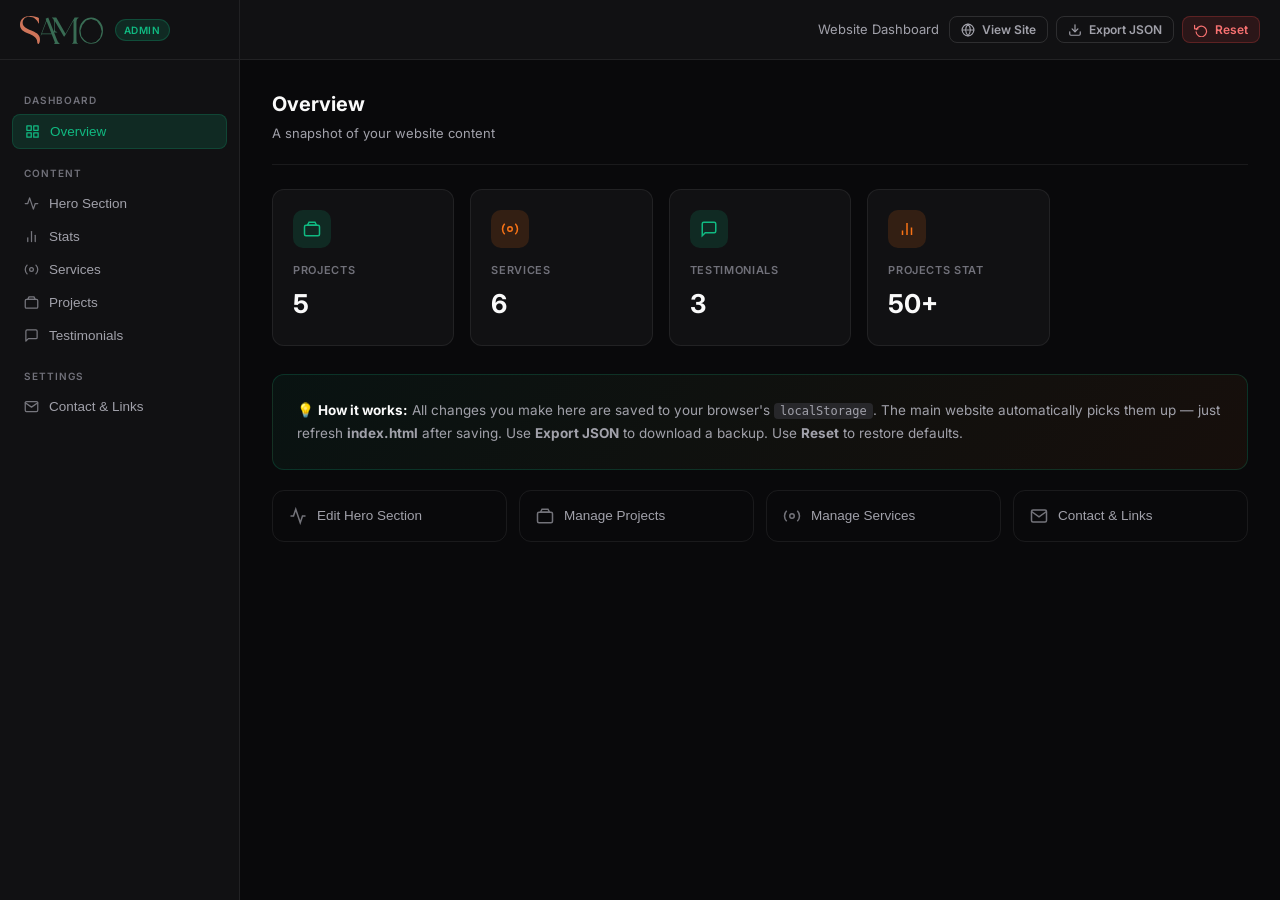
==== admin.html @ cd33cc02 "feat: implement admin dashboard and update UI components with glassmorphism effects, enhanced card i" ====
<!DOCTYPE html>
<html lang="en" dir="ltr">

<head>
  <meta charset="UTF-8">
  <meta name="viewport" content="width=device-width, initial-scale=1.0">
  <title>SAMO Admin Dashboard</title>
  <meta name="robots" content="noindex, nofollow">
  <link rel="preconnect" href="https://fonts.googleapis.com">
  <link rel="preconnect" href="https://fonts.gstatic.com" crossorigin>
  <link href="https://fonts.googleapis.com/css2?family=Inter:ital,opsz,wght@0,14..32,100..900&display=swap" rel="stylesheet">
  <link rel="stylesheet" href="css/admin.css">
</head>

<body>
  <div class="admin-shell">

    <!-- ── Top Header ─────────────────────────────────────────────────── -->
    <header class="admin-header">
      <div class="header-brand">
        <button id="menuToggle" aria-label="Toggle menu">
          <svg viewBox="0 0 24 24" fill="none" stroke="currentColor" stroke-width="2" stroke-linecap="round"><line x1="3" y1="6" x2="21" y2="6"/><line x1="3" y1="12" x2="21" y2="12"/><line x1="3" y1="18" x2="21" y2="18"/></svg>
        </button>
        <img src="assets/Group 310.svg" alt="SAMO" class="header-logo">
        <span class="header-badge">Admin</span>
      </div>
      <div class="header-right">
        <span class="header-title">Website Dashboard</span>
        <div class="header-actions">
          <button id="btnViewSite" class="btn btn-ghost btn-sm">
            <svg viewBox="0 0 24 24" fill="none" stroke="currentColor" stroke-width="2" stroke-linecap="round" stroke-linejoin="round"><circle cx="12" cy="12" r="10"/><line x1="2" y1="12" x2="22" y2="12"/><path d="M12 2a15.3 15.3 0 0 1 4 10 15.3 15.3 0 0 1-4 10 15.3 15.3 0 0 1-4-10 15.3 15.3 0 0 1 4-10z"/></svg>
            View Site
          </button>
          <button id="btnExport" class="btn btn-ghost btn-sm">
            <svg viewBox="0 0 24 24" fill="none" stroke="currentColor" stroke-width="2" stroke-linecap="round" stroke-linejoin="round"><path d="M21 15v4a2 2 0 0 1-2 2H5a2 2 0 0 1-2-2v-4"/><polyline points="7 10 12 15 17 10"/><line x1="12" y1="15" x2="12" y2="3"/></svg>
            Export JSON
          </button>
          <button id="btnReset" class="btn btn-danger btn-sm">
            <svg viewBox="0 0 24 24" fill="none" stroke="currentColor" stroke-width="2" stroke-linecap="round" stroke-linejoin="round"><polyline points="1 4 1 10 7 10"/><path d="M3.51 15a9 9 0 1 0 .49-3.5"/></svg>
            Reset
          </button>
        </div>
      </div>
    </header>

    <!-- ── Sidebar ────────────────────────────────────────────────────── -->
    <nav class="admin-sidebar" id="adminSidebar">
      <div class="sidebar-section-label">Dashboard</div>

      <button class="nav-item active" data-panel="panel-overview">
        <svg viewBox="0 0 24 24" fill="none" stroke="currentColor" stroke-width="2" stroke-linecap="round" stroke-linejoin="round"><rect x="3" y="3" width="7" height="7"/><rect x="14" y="3" width="7" height="7"/><rect x="14" y="14" width="7" height="7"/><rect x="3" y="14" width="7" height="7"/></svg>
        Overview
      </button>

      <div class="sidebar-section-label">Content</div>

      <button class="nav-item" data-panel="panel-hero">
        <svg viewBox="0 0 24 24" fill="none" stroke="currentColor" stroke-width="2" stroke-linecap="round" stroke-linejoin="round"><polyline points="22 12 18 12 15 21 9 3 6 12 2 12"/></svg>
        Hero Section
      </button>

      <button class="nav-item" data-panel="panel-stats">
        <svg viewBox="0 0 24 24" fill="none" stroke="currentColor" stroke-width="2" stroke-linecap="round" stroke-linejoin="round"><line x1="18" y1="20" x2="18" y2="10"/><line x1="12" y1="20" x2="12" y2="4"/><line x1="6" y1="20" x2="6" y2="14"/></svg>
        Stats
      </button>

      <button class="nav-item" data-panel="panel-services">
        <svg viewBox="0 0 24 24" fill="none" stroke="currentColor" stroke-width="2" stroke-linecap="round" stroke-linejoin="round"><circle cx="12" cy="12" r="3"/><path d="M19.07 4.93a10 10 0 0 1 0 14.14M4.93 4.93a10 10 0 0 0 0 14.14"/></svg>
        Services
      </button>

      <button class="nav-item" data-panel="panel-projects">
        <svg viewBox="0 0 24 24" fill="none" stroke="currentColor" stroke-width="2" stroke-linecap="round" stroke-linejoin="round"><rect x="2" y="7" width="20" height="14" rx="2"/><path d="M16 3H8L6 7h12l-2-4z"/></svg>
        Projects
      </button>

      <button class="nav-item" data-panel="panel-testimonials">
        <svg viewBox="0 0 24 24" fill="none" stroke="currentColor" stroke-width="2" stroke-linecap="round" stroke-linejoin="round"><path d="M21 15a2 2 0 0 1-2 2H7l-4 4V5a2 2 0 0 1 2-2h14a2 2 0 0 1 2 2z"/></svg>
        Testimonials
      </button>

      <div class="sidebar-section-label">Settings</div>

      <button class="nav-item" data-panel="panel-contact">
        <svg viewBox="0 0 24 24" fill="none" stroke="currentColor" stroke-width="2" stroke-linecap="round" stroke-linejoin="round"><path d="M4 4h16c1.1 0 2 .9 2 2v12c0 1.1-.9 2-2 2H4c-1.1 0-2-.9-2-2V6c0-1.1.9-2 2-2z"/><polyline points="22,6 12,13 2,6"/></svg>
        Contact & Links
      </button>
    </nav>

    <!-- ── Main Content ───────────────────────────────────────────────── -->
    <main class="admin-main">

      <!-- OVERVIEW ──────────────────────────────────────────────────── -->
      <section class="admin-panel" id="panel-overview">
        <div class="panel-header">
          <div class="panel-header-left">
            <h1>Overview</h1>
            <p>A snapshot of your website content</p>
          </div>
        </div>

        <div class="overview-grid">
          <div class="overview-card">
            <div class="ov-icon emerald">
              <svg viewBox="0 0 24 24" fill="none" stroke="currentColor" stroke-width="2"><rect x="2" y="7" width="20" height="14" rx="2"/><path d="M16 3H8L6 7h12l-2-4z"/></svg>
            </div>
            <div class="ov-label">Projects</div>
            <div class="ov-value" id="ov-projects">—</div>
          </div>
          <div class="overview-card">
            <div class="ov-icon coral">
              <svg viewBox="0 0 24 24" fill="none" stroke="currentColor" stroke-width="2"><circle cx="12" cy="12" r="3"/><path d="M19.07 4.93a10 10 0 0 1 0 14.14M4.93 4.93a10 10 0 0 0 0 14.14"/></svg>
            </div>
            <div class="ov-label">Services</div>
            <div class="ov-value" id="ov-services">—</div>
          </div>
          <div class="overview-card">
            <div class="ov-icon emerald">
              <svg viewBox="0 0 24 24" fill="none" stroke="currentColor" stroke-width="2"><path d="M21 15a2 2 0 0 1-2 2H7l-4 4V5a2 2 0 0 1 2-2h14a2 2 0 0 1 2 2z"/></svg>
            </div>
            <div class="ov-label">Testimonials</div>
            <div class="ov-value" id="ov-testimonials">—</div>
          </div>
          <div class="overview-card">
            <div class="ov-icon coral">
              <svg viewBox="0 0 24 24" fill="none" stroke="currentColor" stroke-width="2"><line x1="18" y1="20" x2="18" y2="10"/><line x1="12" y1="20" x2="12" y2="4"/><line x1="6" y1="20" x2="6" y2="14"/></svg>
            </div>
            <div class="ov-label">Projects Stat</div>
            <div class="ov-value" id="ov-stats-projects">—</div>
          </div>
        </div>

        <div class="form-card" style="background: linear-gradient(135deg, rgba(16,185,129,.06) 0%, rgba(249,115,22,.06) 100%); border-color: rgba(16,185,129,.2);">
          <p style="font-size:13.5px; color: var(--text-2); line-height: 1.7;">
            💡 <strong style="color: var(--text-1)">How it works:</strong> All changes you make here are saved to your browser's <code style="background: var(--surface-3); padding:1px 6px; border-radius:4px; font-size:12px">localStorage</code>. The main website automatically picks them up — just refresh <strong>index.html</strong> after saving.
            Use <strong>Export JSON</strong> to download a backup. Use <strong>Reset</strong> to restore defaults.
          </p>
        </div>

        <div style="display:grid; grid-template-columns: repeat(auto-fill, minmax(220px,1fr)); gap:12px; margin-top:8px;">
          <button class="nav-item" data-panel="panel-hero" onclick="navigate('panel-hero')" style="border:1px solid var(--border); border-radius:var(--radius); padding:16px;">
            <svg viewBox="0 0 24 24" fill="none" stroke="currentColor" stroke-width="2" style="width:18px;height:18px"><polyline points="22 12 18 12 15 21 9 3 6 12 2 12"/></svg>
            Edit Hero Section
          </button>
          <button class="nav-item" data-panel="panel-projects" onclick="navigate('panel-projects')" style="border:1px solid var(--border); border-radius:var(--radius); padding:16px;">
            <svg viewBox="0 0 24 24" fill="none" stroke="currentColor" stroke-width="2" style="width:18px;height:18px"><rect x="2" y="7" width="20" height="14" rx="2"/><path d="M16 3H8L6 7h12l-2-4z"/></svg>
            Manage Projects
          </button>
          <button class="nav-item" data-panel="panel-services" onclick="navigate('panel-services')" style="border:1px solid var(--border); border-radius:var(--radius); padding:16px;">
            <svg viewBox="0 0 24 24" fill="none" stroke="currentColor" stroke-width="2" style="width:18px;height:18px"><circle cx="12" cy="12" r="3"/><path d="M19.07 4.93a10 10 0 0 1 0 14.14M4.93 4.93a10 10 0 0 0 0 14.14"/></svg>
            Manage Services
          </button>
          <button class="nav-item" data-panel="panel-contact" onclick="navigate('panel-contact')" style="border:1px solid var(--border); border-radius:var(--radius); padding:16px;">
            <svg viewBox="0 0 24 24" fill="none" stroke="currentColor" stroke-width="2" style="width:18px;height:18px"><path d="M4 4h16c1.1 0 2 .9 2 2v12c0 1.1-.9 2-2 2H4c-1.1 0-2-.9-2-2V6c0-1.1.9-2 2-2z"/><polyline points="22,6 12,13 2,6"/></svg>
            Contact & Links
          </button>
        </div>
      </section>

      <!-- HERO ──────────────────────────────────────────────────────── -->
      <section class="admin-panel" id="panel-hero">
        <div class="panel-header">
          <div class="panel-header-left">
            <h1>Hero Section</h1>
            <p>Edit the main headline, subtitle, and call-to-action buttons</p>
          </div>
        </div>

        <form id="heroForm">
          <!-- English -->
          <div class="form-card">
            <div class="form-card-title">
              English Content <span class="lang-chip en">EN</span>
            </div>
            <div class="form-grid single">
              <div class="form-group">
                <label for="hero-en-title">Headline</label>
                <input type="text" id="hero-en-title" placeholder="We Engineer High-Impact Digital Products">
              </div>
              <div class="form-group">
                <label for="hero-en-subtitle">Subtitle</label>
                <textarea id="hero-en-subtitle" rows="3" placeholder="A boutique software collective…"></textarea>
              </div>
            </div>
            <div class="form-grid" style="margin-top:14px">
              <div class="form-group">
                <label for="hero-en-cta1">Primary CTA Label</label>
                <input type="text" id="hero-en-cta1" placeholder="Explore Portfolio">
              </div>
              <div class="form-group">
                <label for="hero-en-cta2">Secondary CTA Label</label>
                <input type="text" id="hero-en-cta2" placeholder="Book Architecture Call">
              </div>
            </div>
          </div>

          <!-- Arabic -->
          <div class="form-card">
            <div class="form-card-title">
              Arabic Content <span class="lang-chip ar">AR</span>
            </div>
            <div class="form-grid single">
              <div class="form-group">
                <label for="hero-ar-title">العنوان الرئيسي</label>
                <input type="text" id="hero-ar-title" dir="rtl" placeholder="نهندس منتجات رقمية استثنائية">
              </div>
              <div class="form-group">
                <label for="hero-ar-subtitle">الوصف</label>
                <textarea id="hero-ar-subtitle" rows="3" dir="rtl" placeholder="استوديو برمجي متطور…"></textarea>
              </div>
            </div>
            <div class="form-grid" style="margin-top:14px">
              <div class="form-group">
                <label for="hero-ar-cta1">زر الدعوة الأول</label>
                <input type="text" id="hero-ar-cta1" dir="rtl" placeholder="استكشف أعمالنا">
              </div>
              <div class="form-group">
                <label for="hero-ar-cta2">زر الدعوة الثاني</label>
                <input type="text" id="hero-ar-cta2" dir="rtl" placeholder="احجز استشارة هندسية">
              </div>
            </div>
          </div>

          <button type="submit" class="btn btn-primary">
            <svg viewBox="0 0 24 24" fill="none" stroke="currentColor" stroke-width="2.5"><polyline points="20 6 9 17 4 12"/></svg>
            Save Hero
          </button>
        </form>
      </section>

      <!-- STATS ─────────────────────────────────────────────────────── -->
      <section class="admin-panel" id="panel-stats">
        <div class="panel-header">
          <div class="panel-header-left">
            <h1>Stats Counters</h1>
            <p>The 4 animated numbers displayed in the stats section</p>
          </div>
        </div>

        <form id="statsForm">
          <div class="form-card">
            <div class="form-grid" style="grid-template-columns: 1fr 1fr 1fr 1fr">
              <div class="form-group">
                <label for="stat-projects">Projects Delivered</label>
                <input type="number" id="stat-projects" min="0" placeholder="50">
              </div>
              <div class="form-group">
                <label for="stat-years">Years Experience</label>
                <input type="number" id="stat-years" min="0" placeholder="3">
              </div>
              <div class="form-group">
                <label for="stat-clients">Happy Clients</label>
                <input type="number" id="stat-clients" min="0" placeholder="20">
              </div>
              <div class="form-group">
                <label for="stat-team">Team Members</label>
                <input type="number" id="stat-team" min="0" placeholder="15">
              </div>
            </div>
            <p class="text-muted" style="margin-top:12px">A <strong>+</strong> suffix is automatically appended to each number on the site.</p>
          </div>
          <button type="submit" class="btn btn-primary">
            <svg viewBox="0 0 24 24" fill="none" stroke="currentColor" stroke-width="2.5"><polyline points="20 6 9 17 4 12"/></svg>
            Save Stats
          </button>
        </form>
      </section>

      <!-- SERVICES ──────────────────────────────────────────────────── -->
      <section class="admin-panel" id="panel-services">
        <div class="panel-header">
          <div class="panel-header-left">
            <h1>Services</h1>
            <p>Add, edit or remove service cards shown on the website</p>
          </div>
          <div class="panel-header-actions">
            <button class="btn btn-primary" onclick="openServiceModal(null)">
              <svg viewBox="0 0 24 24" fill="none" stroke="currentColor" stroke-width="2.5"><line x1="12" y1="5" x2="12" y2="19"/><line x1="5" y1="12" x2="19" y2="12"/></svg>
              Add Service
            </button>
          </div>
        </div>

        <div class="items-list" id="servicesList"></div>

        <button class="add-new-row" onclick="openServiceModal(null)">
          <svg viewBox="0 0 24 24" fill="none" stroke="currentColor" stroke-width="2"><line x1="12" y1="5" x2="12" y2="19"/><line x1="5" y1="12" x2="19" y2="12"/></svg>
          Add a new service
        </button>
      </section>

      <!-- PROJECTS ──────────────────────────────────────────────────── -->
      <section class="admin-panel" id="panel-projects">
        <div class="panel-header">
          <div class="panel-header-left">
            <h1>Portfolio Projects</h1>
            <p>Manage the case studies shown in the Work section</p>
          </div>
          <div class="panel-header-actions">
            <button class="btn btn-primary" onclick="openProjectModal(null)">
              <svg viewBox="0 0 24 24" fill="none" stroke="currentColor" stroke-width="2.5"><line x1="12" y1="5" x2="12" y2="19"/><line x1="5" y1="12" x2="19" y2="12"/></svg>
              Add Project
            </button>
          </div>
        </div>

        <div class="items-list" id="projectsList"></div>

        <button class="add-new-row" onclick="openProjectModal(null)">
          <svg viewBox="0 0 24 24" fill="none" stroke="currentColor" stroke-width="2"><line x1="12" y1="5" x2="12" y2="19"/><line x1="5" y1="12" x2="19" y2="12"/></svg>
          Add a new project
        </button>
      </section>

      <!-- TESTIMONIALS ──────────────────────────────────────────────── -->
      <section class="admin-panel" id="panel-testimonials">
        <div class="panel-header">
          <div class="panel-header-left">
            <h1>Testimonials</h1>
            <p>Client quotes displayed on the main page</p>
          </div>
          <div class="panel-header-actions">
            <button class="btn btn-primary" onclick="openTestimonialModal(null)">
              <svg viewBox="0 0 24 24" fill="none" stroke="currentColor" stroke-width="2.5"><line x1="12" y1="5" x2="12" y2="19"/><line x1="5" y1="12" x2="19" y2="12"/></svg>
              Add Testimonial
            </button>
          </div>
        </div>

        <div class="items-list" id="testimonialsList"></div>

        <button class="add-new-row" onclick="openTestimonialModal(null)">
          <svg viewBox="0 0 24 24" fill="none" stroke="currentColor" stroke-width="2"><line x1="12" y1="5" x2="12" y2="19"/><line x1="5" y1="12" x2="19" y2="12"/></svg>
          Add a new testimonial
        </button>
      </section>

      <!-- CONTACT & LINKS ───────────────────────────────────────────── -->
      <section class="admin-panel" id="panel-contact">
        <div class="panel-header">
          <div class="panel-header-left">
            <h1>Contact &amp; Social Links</h1>
            <p>Email, WhatsApp number, and all social media URLs</p>
          </div>
        </div>

        <form id="contactForm">
          <div class="form-card">
            <div class="form-card-title">Contact Details</div>
            <div class="form-grid">
              <div class="form-group">
                <label for="contact-email">Email Address</label>
                <input type="email" id="contact-email" placeholder="info@samo.ws">
              </div>
              <div class="form-group">
                <label for="contact-whatsapp">WhatsApp Number <span class="text-muted">(digits only)</span></label>
                <input type="tel" id="contact-whatsapp" placeholder="01553050260">
              </div>
            </div>
          </div>

          <div class="form-card">
            <div class="form-card-title">Social Media Links</div>
            <div class="form-grid">
              <div class="form-group">
                <label for="contact-linkedin">LinkedIn URL</label>
                <input type="url" id="contact-linkedin" placeholder="https://linkedin.com/company/samo">
              </div>
              <div class="form-group">
                <label for="contact-twitter">X / Twitter URL</label>
                <input type="url" id="contact-twitter" placeholder="https://x.com/Sam_ui0ux">
              </div>
              <div class="form-group">
                <label for="contact-facebook">Facebook URL</label>
                <input type="url" id="contact-facebook" placeholder="https://facebook.com/…">
              </div>
              <div class="form-group">
                <label for="contact-instagram">Instagram URL</label>
                <input type="url" id="contact-instagram" placeholder="https://instagram.com/samo.ws">
              </div>
              <div class="form-group">
                <label for="contact-tiktok">TikTok URL</label>
                <input type="url" id="contact-tiktok" placeholder="https://tiktok.com/@samo.ws">
              </div>
              <div class="form-group">
                <label for="contact-behance">Behance URL</label>
                <input type="url" id="contact-behance" placeholder="https://behance.net/samo">
              </div>
            </div>
          </div>

          <button type="submit" class="btn btn-primary">
            <svg viewBox="0 0 24 24" fill="none" stroke="currentColor" stroke-width="2.5"><polyline points="20 6 9 17 4 12"/></svg>
            Save Contact Info
          </button>
        </form>
      </section>

    </main><!-- /admin-main -->
  </div><!-- /admin-shell -->

  <!-- ══════════════ MODALS ══════════════ -->

  <!-- Service Modal -->
  <div class="modal-overlay" id="serviceModal">
    <div class="modal">
      <div class="modal-header">
        <span class="modal-title">Service</span>
        <button class="btn btn-ghost btn-icon" onclick="closeModal('serviceModal')">
          <svg viewBox="0 0 24 24" fill="none" stroke="currentColor" stroke-width="2"><line x1="18" y1="6" x2="6" y2="18"/><line x1="6" y1="6" x2="18" y2="18"/></svg>
        </button>
      </div>
      <form id="svcForm">
        <div class="modal-body">

          <div class="form-group" style="margin-bottom:16px">
            <label for="svc-icon">Lucide Icon Name</label>
            <input type="text" id="svc-icon" placeholder="e.g. code-2, smartphone, server, palette…">
            <span class="text-muted" style="margin-top:4px">Find icons at <a href="https://lucide.dev/icons/" target="_blank" style="color:var(--emerald)">lucide.dev/icons</a></span>
          </div>

          <div class="lang-tabs">
            <button type="button" class="lang-tab active" data-lang="en-svc">🇬🇧 English</button>
            <button type="button" class="lang-tab" data-lang="ar-svc">🇸🇦 Arabic</button>
          </div>

          <div class="lang-pane active" data-lang="en-svc">
            <div class="form-grid single">
              <div class="form-group">
                <label for="svc-en-title">Title (EN)</label>
                <input type="text" id="svc-en-title" required placeholder="Web Development">
              </div>
              <div class="form-group">
                <label for="svc-en-desc">Description (EN)</label>
                <textarea id="svc-en-desc" rows="3" required placeholder="Responsive, fast websites…"></textarea>
              </div>
            </div>
          </div>

          <div class="lang-pane" data-lang="ar-svc">
            <div class="form-grid single">
              <div class="form-group">
                <label for="svc-ar-title">العنوان (AR)</label>
                <input type="text" id="svc-ar-title" dir="rtl" placeholder="تطوير الويب">
              </div>
              <div class="form-group">
                <label for="svc-ar-desc">الوصف (AR)</label>
                <textarea id="svc-ar-desc" rows="3" dir="rtl" placeholder="مواقع وتطبيقات ويب سريعة…"></textarea>
              </div>
            </div>
          </div>
        </div>
        <div class="modal-footer">
          <button type="button" class="btn btn-ghost" onclick="closeModal('serviceModal')">Cancel</button>
          <button type="submit" class="btn btn-primary">Save Service</button>
        </div>
      </form>
    </div>
  </div>

  <!-- Project Modal -->
  <div class="modal-overlay" id="projectModal">
    <div class="modal">
      <div class="modal-header">
        <span class="modal-title">Project</span>
        <button class="btn btn-ghost btn-icon" onclick="closeModal('projectModal')">
          <svg viewBox="0 0 24 24" fill="none" stroke="currentColor" stroke-width="2"><line x1="18" y1="6" x2="6" y2="18"/><line x1="6" y1="6" x2="18" y2="18"/></svg>
        </button>
      </div>
      <form id="projForm">
        <div class="modal-body">

          <div class="form-grid" style="margin-bottom:16px">
            <div class="form-group">
              <label for="proj-badge">Badge / Category</label>
              <input type="text" id="proj-badge" required placeholder="Web Development">
            </div>
            <div class="form-group">
              <label for="proj-slug">URL Slug</label>
              <input type="text" id="proj-slug" required placeholder="my-project-name">
            </div>
            <div class="form-group">
              <label for="proj-color">Accent Color</label>
              <select id="proj-color">
                <option value="emerald">Emerald (Green)</option>
                <option value="coral">Coral (Orange)</option>
              </select>
            </div>
          </div>

          <div class="lang-tabs">
            <button type="button" class="lang-tab active" data-lang="en-proj">🇬🇧 English</button>
            <button type="button" class="lang-tab" data-lang="ar-proj">🇸🇦 Arabic</button>
          </div>

          <div class="lang-pane active" data-lang="en-proj">
            <div class="form-grid single">
              <div class="form-group">
                <label for="proj-en-title">Project Title (EN)</label>
                <input type="text" id="proj-en-title" required placeholder="Elite Royal">
              </div>
              <div class="form-group">
                <label for="proj-en-problem">Problem Statement (EN)</label>
                <textarea id="proj-en-problem" rows="2" placeholder="Describe the client's challenge…"></textarea>
              </div>
              <div class="form-group">
                <label for="proj-en-result">Result / Solution (EN)</label>
                <textarea id="proj-en-result" rows="2" placeholder="How SAMO solved it…"></textarea>
              </div>
            </div>
          </div>

          <div class="lang-pane" data-lang="ar-proj">
            <div class="form-grid single">
              <div class="form-group">
                <label for="proj-ar-title">اسم المشروع (AR)</label>
                <input type="text" id="proj-ar-title" dir="rtl" placeholder="إيليت رويال">
              </div>
              <div class="form-group">
                <label for="proj-ar-problem">المشكلة (AR)</label>
                <textarea id="proj-ar-problem" rows="2" dir="rtl" placeholder="وصف تحدي العميل…"></textarea>
              </div>
              <div class="form-group">
                <label for="proj-ar-result">النتيجة (AR)</label>
                <textarea id="proj-ar-result" rows="2" dir="rtl" placeholder="كيف حلت سامو المشكلة…"></textarea>
              </div>
            </div>
          </div>

        </div>
        <div class="modal-footer">
          <button type="button" class="btn btn-ghost" onclick="closeModal('projectModal')">Cancel</button>
          <button type="submit" class="btn btn-primary">Save Project</button>
        </div>
      </form>
    </div>
  </div>

  <!-- Testimonial Modal -->
  <div class="modal-overlay" id="testimonialModal">
    <div class="modal">
      <div class="modal-header">
        <span class="modal-title">Testimonial</span>
        <button class="btn btn-ghost btn-icon" onclick="closeModal('testimonialModal')">
          <svg viewBox="0 0 24 24" fill="none" stroke="currentColor" stroke-width="2"><line x1="18" y1="6" x2="6" y2="18"/><line x1="6" y1="6" x2="18" y2="18"/></svg>
        </button>
      </div>
      <form id="testiForm">
        <div class="modal-body">

          <div class="form-group" style="margin-bottom:16px">
            <label for="testi-color">Accent Color</label>
            <select id="testi-color">
              <option value="emerald">Emerald (Green)</option>
              <option value="coral">Coral (Orange)</option>
            </select>
          </div>

          <div class="lang-tabs">
            <button type="button" class="lang-tab active" data-lang="en-testi">🇬🇧 English</button>
            <button type="button" class="lang-tab" data-lang="ar-testi">🇸🇦 Arabic</button>
          </div>

          <div class="lang-pane active" data-lang="en-testi">
            <div class="form-grid single">
              <div class="form-group">
                <label for="testi-en-quote">Quote (EN)</label>
                <textarea id="testi-en-quote" rows="3" required placeholder='"SAMO built something amazing…"'></textarea>
              </div>
              <div class="form-group">
                <label for="testi-en-role">Name / Role (EN)</label>
                <input type="text" id="testi-en-role" required placeholder="CTO, FintechScale">
              </div>
            </div>
          </div>

          <div class="lang-pane" data-lang="ar-testi">
            <div class="form-grid single">
              <div class="form-group">
                <label for="testi-ar-quote">الاقتباس (AR)</label>
                <textarea id="testi-ar-quote" rows="3" dir="rtl" placeholder='"سامو بنت شيئاً رائعاً…"'></textarea>
              </div>
              <div class="form-group">
                <label for="testi-ar-role">الاسم / الدور (AR)</label>
                <input type="text" id="testi-ar-role" dir="rtl" placeholder="المدير التقني، FintechScale">
              </div>
            </div>
          </div>

        </div>
        <div class="modal-footer">
          <button type="button" class="btn btn-ghost" onclick="closeModal('testimonialModal')">Cancel</button>
          <button type="submit" class="btn btn-primary">Save Testimonial</button>
        </div>
      </form>
    </div>
  </div>

  <!-- ── Toast ───────────────────────────────────────────────────────── -->
  <div id="toast" role="alert">
    <svg class="toast-icon" viewBox="0 0 24 24" fill="none" stroke="currentColor" stroke-width="2.5" stroke-linecap="round" stroke-linejoin="round"><polyline points="20 6 9 17 4 12"/></svg>
    <span id="toastMsg"></span>
  </div>

  <script src="js/admin.js"></script>
</body>

</html>
---- css/admin.css ----
/* ==========================================================================
   SAMO Admin Dashboard — Styles
   Dark premium design matching SAMO brand (emerald + coral)
   ========================================================================== */

@import url('https://fonts.googleapis.com/css2?family=Inter:ital,opsz,wght@0,14..32,100..900;1,14..32,100..900&display=swap');

/* ── Reset & Variables ─────────────────────────────────────────────────── */
*, *::before, *::after { box-sizing: border-box; margin: 0; padding: 0; }

:root {
  --emerald:     #10b981;
  --emerald-dim: rgba(16,185,129,.15);
  --coral:       #f97316;
  --coral-dim:   rgba(249,115,22,.15);
  --bg:          #09090b;
  --surface:     #111113;
  --surface-2:   #18181b;
  --surface-3:   #27272a;
  --border:      rgba(255,255,255,.07);
  --border-2:    rgba(255,255,255,.12);
  --text-1:      #fafafa;
  --text-2:      #a1a1aa;
  --text-3:      #71717a;
  --radius:      12px;
  --radius-sm:   8px;
  --sidebar-w:   240px;
  --header-h:    60px;
  --shadow:      0 4px 24px rgba(0,0,0,.4);
  --transition:  .18s ease;
}

html, body {
  height: 100%;
  font-family: 'Inter', sans-serif;
  background: var(--bg);
  color: var(--text-1);
  font-size: 14px;
  line-height: 1.6;
  -webkit-font-smoothing: antialiased;
}

/* ── Layout Shell ──────────────────────────────────────────────────────── */
.admin-shell {
  display: grid;
  grid-template-columns: var(--sidebar-w) 1fr;
  grid-template-rows: var(--header-h) 1fr;
  min-height: 100vh;
}

/* ── Top Header ────────────────────────────────────────────────────────── */
.admin-header {
  grid-column: 1 / -1;
  display: flex;
  align-items: center;
  justify-content: space-between;
  padding: 0 20px 0 0;
  background: var(--surface);
  border-bottom: 1px solid var(--border);
  position: sticky;
  top: 0;
  z-index: 100;
}

.header-brand {
  display: flex;
  align-items: center;
  gap: 12px;
  width: var(--sidebar-w);
  padding: 0 20px;
  border-right: 1px solid var(--border);
  height: 100%;
}

.header-logo {
  height: 28px;
  width: auto;
}

.header-badge {
  font-size: 10px;
  font-weight: 600;
  letter-spacing: .06em;
  text-transform: uppercase;
  background: var(--emerald-dim);
  color: var(--emerald);
  padding: 2px 8px;
  border-radius: 20px;
  border: 1px solid rgba(16,185,129,.25);
}

.header-right {
  display: flex;
  align-items: center;
  gap: 10px;
}

.header-title {
  font-size: 13px;
  color: var(--text-2);
}

.header-actions {
  display: flex;
  align-items: center;
  gap: 8px;
}

/* ── Sidebar ───────────────────────────────────────────────────────────── */
.admin-sidebar {
  background: var(--surface);
  border-right: 1px solid var(--border);
  padding: 16px 12px;
  overflow-y: auto;
  position: sticky;
  top: var(--header-h);
  height: calc(100vh - var(--header-h));
}

.sidebar-section-label {
  font-size: 10px;
  font-weight: 600;
  letter-spacing: .1em;
  text-transform: uppercase;
  color: var(--text-3);
  padding: 8px 12px 6px;
  margin-top: 8px;
}

.nav-item {
  display: flex;
  align-items: center;
  gap: 10px;
  padding: 9px 12px;
  border-radius: var(--radius-sm);
  cursor: pointer;
  color: var(--text-2);
  font-size: 13.5px;
  font-weight: 500;
  transition: background var(--transition), color var(--transition);
  border: none;
  background: transparent;
  width: 100%;
  text-align: left;
  text-decoration: none;
}

.nav-item svg {
  width: 15px; height: 15px;
  flex-shrink: 0;
  opacity: .7;
}

.nav-item:hover {
  background: var(--surface-3);
  color: var(--text-1);
}

.nav-item:hover svg { opacity: 1; }

.nav-item.active {
  background: var(--emerald-dim);
  color: var(--emerald);
  border: 1px solid rgba(16,185,129,.2);
}

.nav-item.active svg { opacity: 1; }

/* ── Main Content Area ─────────────────────────────────────────────────── */
.admin-main {
  overflow-y: auto;
  background: var(--bg);
}

/* Each section panel */
.admin-panel {
  display: none;
  padding: 28px 32px;
  animation: fadeInPanel .22s ease;
}

.admin-panel.active { display: block; }

@keyframes fadeInPanel {
  from { opacity: 0; transform: translateY(6px); }
  to   { opacity: 1; transform: translateY(0); }
}

/* ── Panel Header ──────────────────────────────────────────────────────── */
.panel-header {
  margin-bottom: 24px;
  padding-bottom: 20px;
  border-bottom: 1px solid var(--border);
  display: flex;
  align-items: flex-start;
  justify-content: space-between;
  gap: 16px;
  flex-wrap: wrap;
}

.panel-header-left h1 {
  font-size: 20px;
  font-weight: 700;
  color: var(--text-1);
  margin-bottom: 3px;
}

.panel-header-left p {
  font-size: 13px;
  color: var(--text-2);
}

.panel-header-actions {
  display: flex;
  gap: 8px;
  flex-wrap: wrap;
}

/* ── Overview Cards ────────────────────────────────────────────────────── */
.overview-grid {
  display: grid;
  grid-template-columns: repeat(auto-fill, minmax(180px, 1fr));
  gap: 16px;
  margin-bottom: 28px;
}

.overview-card {
  background: var(--surface);
  border: 1px solid var(--border);
  border-radius: var(--radius);
  padding: 20px;
  transition: border-color var(--transition), transform var(--transition);
}

.overview-card:hover {
  border-color: var(--border-2);
  transform: translateY(-1px);
}

.ov-icon {
  width: 38px; height: 38px;
  border-radius: 10px;
  display: flex; align-items: center; justify-content: center;
  margin-bottom: 14px;
}

.ov-icon.emerald { background: var(--emerald-dim); color: var(--emerald); }
.ov-icon.coral   { background: var(--coral-dim);   color: var(--coral); }

.ov-icon svg { width: 18px; height: 18px; }

.ov-label {
  font-size: 11px;
  font-weight: 600;
  text-transform: uppercase;
  letter-spacing: .06em;
  color: var(--text-3);
  margin-bottom: 4px;
}

.ov-value {
  font-size: 26px;
  font-weight: 700;
  color: var(--text-1);
}

/* ── Forms ─────────────────────────────────────────────────────────────── */
.form-card {
  background: var(--surface);
  border: 1px solid var(--border);
  border-radius: var(--radius);
  padding: 24px;
  margin-bottom: 20px;
}

.form-card-title {
  font-size: 14px;
  font-weight: 600;
  color: var(--text-1);
  margin-bottom: 18px;
  display: flex;
  align-items: center;
  gap: 8px;
}

.form-card-title .lang-chip {
  font-size: 10px;
  font-weight: 700;
  padding: 2px 7px;
  border-radius: 6px;
  letter-spacing: .04em;
}

.lang-chip.en { background: rgba(99,102,241,.15); color: #818cf8; }
.lang-chip.ar { background: rgba(16,185,129,.12);  color: var(--emerald); }

.form-grid {
  display: grid;
  grid-template-columns: 1fr 1fr;
  gap: 14px;
}

.form-grid.single { grid-template-columns: 1fr; }
.form-grid.triple { grid-template-columns: 1fr 1fr 1fr; }

.form-group {
  display: flex;
  flex-direction: column;
  gap: 6px;
}

.form-group.full { grid-column: 1 / -1; }

label {
  font-size: 12px;
  font-weight: 500;
  color: var(--text-2);
  letter-spacing: .02em;
}

input[type="text"],
input[type="number"],
input[type="email"],
input[type="tel"],
input[type="url"],
select,
textarea {
  background: var(--surface-2);
  border: 1px solid var(--border-2);
  border-radius: var(--radius-sm);
  color: var(--text-1);
  font-family: inherit;
  font-size: 13px;
  padding: 9px 12px;
  transition: border-color var(--transition), box-shadow var(--transition);
  outline: none;
  resize: vertical;
}

input:focus, select:focus, textarea:focus {
  border-color: var(--emerald);
  box-shadow: 0 0 0 3px rgba(16,185,129,.12);
}

textarea { min-height: 80px; }

input[type="number"] { -moz-appearance: textfield; }
input[type="number"]::-webkit-inner-spin-button { display: none; }

select option { background: var(--surface-2); }

/* ── Buttons ────────────────────────────────────────────────────────────── */
.btn {
  display: inline-flex;
  align-items: center;
  gap: 7px;
  padding: 8px 16px;
  border-radius: var(--radius-sm);
  font-family: inherit;
  font-size: 13px;
  font-weight: 600;
  cursor: pointer;
  transition: all var(--transition);
  border: 1px solid transparent;
  text-decoration: none;
  white-space: nowrap;
}

.btn svg { width: 14px; height: 14px; flex-shrink: 0; }

.btn-primary {
  background: var(--emerald);
  color: #fff;
  border-color: var(--emerald);
}
.btn-primary:hover { background: #0ea572; box-shadow: 0 0 0 3px rgba(16,185,129,.2); }

.btn-coral {
  background: var(--coral);
  color: #fff;
  border-color: var(--coral);
}
.btn-coral:hover { background: #ea6c0e; box-shadow: 0 0 0 3px rgba(249,115,22,.2); }

.btn-ghost {
  background: transparent;
  color: var(--text-2);
  border-color: var(--border-2);
}
.btn-ghost:hover { background: var(--surface-3); color: var(--text-1); }

.btn-danger {
  background: rgba(239,68,68,.12);
  color: #f87171;
  border-color: rgba(239,68,68,.25);
}
.btn-danger:hover { background: rgba(239,68,68,.2); }

.btn-icon {
  padding: 7px;
  border-radius: var(--radius-sm);
}

.btn-sm { padding: 5px 11px; font-size: 12px; }

/* ── Toast Notification ─────────────────────────────────────────────────── */
#toast {
  position: fixed;
  bottom: 28px;
  right: 28px;
  background: var(--surface-3);
  color: var(--text-1);
  border: 1px solid var(--border-2);
  border-radius: var(--radius);
  padding: 12px 18px;
  font-size: 13.5px;
  font-weight: 500;
  display: flex;
  align-items: center;
  gap: 10px;
  box-shadow: var(--shadow);
  z-index: 9999;
  transform: translateY(80px);
  opacity: 0;
  transition: transform .25s cubic-bezier(.34,1.56,.64,1), opacity .2s ease;
  pointer-events: none;
}

#toast.show { transform: translateY(0); opacity: 1; }
#toast.success { border-color: rgba(16,185,129,.4); }
#toast.success .toast-icon { color: var(--emerald); }
#toast.error   { border-color: rgba(239,68,68,.4); }
#toast.error   .toast-icon { color: #f87171; }

.toast-icon { width: 16px; height: 16px; flex-shrink: 0; }

/* ── Items List (Projects / Services / Testimonials) ────────────────────── */
.items-list {
  display: flex;
  flex-direction: column;
  gap: 10px;
  margin-bottom: 20px;
}

.item-row {
  background: var(--surface);
  border: 1px solid var(--border);
  border-radius: var(--radius);
  padding: 14px 18px;
  display: flex;
  align-items: center;
  gap: 14px;
  transition: border-color var(--transition);
}

.item-row:hover { border-color: var(--border-2); }

.item-row-icon {
  width: 36px; height: 36px;
  border-radius: 10px;
  flex-shrink: 0;
  display: flex; align-items: center; justify-content: center;
  font-size: 16px;
}

.item-row-icon.emerald { background: var(--emerald-dim); color: var(--emerald); }
.item-row-icon.coral   { background: var(--coral-dim);   color: var(--coral); }

.item-row-body { flex: 1; min-width: 0; }

.item-row-title {
  font-size: 13.5px;
  font-weight: 600;
  color: var(--text-1);
  white-space: nowrap;
  overflow: hidden;
  text-overflow: ellipsis;
}

.item-row-sub {
  font-size: 12px;
  color: var(--text-3);
  white-space: nowrap;
  overflow: hidden;
  text-overflow: ellipsis;
}

.item-row-actions {
  display: flex;
  gap: 6px;
  flex-shrink: 0;
}

/* ── Modal ──────────────────────────────────────────────────────────────── */
.modal-overlay {
  position: fixed; inset: 0;
  background: rgba(0,0,0,.7);
  backdrop-filter: blur(4px);
  z-index: 200;
  display: flex;
  align-items: center;
  justify-content: center;
  padding: 20px;
  opacity: 0;
  pointer-events: none;
  transition: opacity .2s ease;
}

.modal-overlay.open { opacity: 1; pointer-events: all; }

.modal {
  background: var(--surface);
  border: 1px solid var(--border-2);
  border-radius: 16px;
  width: 100%;
  max-width: 680px;
  max-height: 90vh;
  overflow-y: auto;
  box-shadow: 0 24px 80px rgba(0,0,0,.6);
  transform: scale(.95) translateY(10px);
  transition: transform .25s cubic-bezier(.34,1.26,.64,1);
}

.modal-overlay.open .modal { transform: scale(1) translateY(0); }

.modal-header {
  display: flex;
  align-items: center;
  justify-content: space-between;
  padding: 20px 24px;
  border-bottom: 1px solid var(--border);
}

.modal-title {
  font-size: 16px;
  font-weight: 700;
  color: var(--text-1);
}

.modal-body {
  padding: 24px;
}

.modal-footer {
  padding: 16px 24px;
  border-top: 1px solid var(--border);
  display: flex;
  justify-content: flex-end;
  gap: 10px;
}

/* ── Lang tabs inside modal ─────────────────────────────────────────────── */
.lang-tabs {
  display: flex;
  gap: 6px;
  margin-bottom: 20px;
  padding: 4px;
  background: var(--surface-2);
  border-radius: var(--radius-sm);
  width: fit-content;
}

.lang-tab {
  padding: 5px 14px;
  border-radius: 6px;
  font-size: 12px;
  font-weight: 600;
  cursor: pointer;
  border: none;
  background: transparent;
  color: var(--text-3);
  transition: all var(--transition);
}

.lang-tab.active {
  background: var(--surface-3);
  color: var(--text-1);
}

.lang-pane { display: none; }
.lang-pane.active { display: block; }

/* ── Divider ────────────────────────────────────────────────────────────── */
.divider {
  border: none;
  border-top: 1px solid var(--border);
  margin: 20px 0;
}

/* ── Badge ──────────────────────────────────────────────────────────────── */
.badge {
  display: inline-flex;
  align-items: center;
  padding: 2px 8px;
  border-radius: 6px;
  font-size: 11px;
  font-weight: 600;
}

.badge-emerald { background: var(--emerald-dim); color: var(--emerald); }
.badge-coral   { background: var(--coral-dim);   color: var(--coral); }
.badge-neutral { background: var(--surface-3);   color: var(--text-2); }

/* ── Empty state ────────────────────────────────────────────────────────── */
.empty-state {
  text-align: center;
  padding: 40px 20px;
  color: var(--text-3);
  border: 1px dashed var(--border-2);
  border-radius: var(--radius);
}

.empty-state svg { width: 40px; height: 40px; opacity: .3; margin-bottom: 12px; }
.empty-state p { font-size: 13px; }

/* ── Section divider within a panel ────────────────────────────────────── */
.section-sep {
  font-size: 11px;
  font-weight: 600;
  text-transform: uppercase;
  letter-spacing: .08em;
  color: var(--text-3);
  margin: 24px 0 14px;
  display: flex;
  align-items: center;
  gap: 10px;
}
.section-sep::after {
  content: '';
  flex: 1;
  height: 1px;
  background: var(--border);
}

/* ── Add New Row prompt ─────────────────────────────────────────────────── */
.add-new-row {
  display: flex;
  align-items: center;
  gap: 10px;
  padding: 12px 18px;
  border: 1px dashed var(--border-2);
  border-radius: var(--radius);
  cursor: pointer;
  color: var(--text-3);
  font-size: 13px;
  transition: all var(--transition);
  background: transparent;
  width: 100%;
}

.add-new-row:hover { border-color: var(--emerald); color: var(--emerald); background: var(--emerald-dim); }
.add-new-row svg { width: 15px; height: 15px; }

/* ── Scrollbar ──────────────────────────────────────────────────────────── */
::-webkit-scrollbar { width: 6px; height: 6px; }
::-webkit-scrollbar-track { background: transparent; }
::-webkit-scrollbar-thumb { background: var(--surface-3); border-radius: 3px; }
::-webkit-scrollbar-thumb:hover { background: var(--border-2); }

/* ── Utility ────────────────────────────────────────────────────────────── */
.flex { display: flex; }
.items-center { align-items: center; }
.gap-2 { gap: 8px; }
.gap-3 { gap: 12px; }
.ml-auto { margin-left: auto; }
.text-muted { color: var(--text-2); font-size: 12px; }

/* ── Responsive ─────────────────────────────────────────────────────────── */
@media (max-width: 768px) {
  .admin-shell {
    grid-template-columns: 1fr;
    grid-template-rows: var(--header-h) auto 1fr;
  }

  .admin-sidebar {
    position: fixed;
    left: -100%;
    top: var(--header-h);
    height: calc(100vh - var(--header-h));
    width: var(--sidebar-w);
    z-index: 150;
    transition: left .25s ease;
    box-shadow: var(--shadow);
  }

  .admin-sidebar.open { left: 0; }

  .admin-main { grid-column: 1; }

  .header-brand { width: auto; }

  .form-grid { grid-template-columns: 1fr; }
  .form-grid.triple { grid-template-columns: 1fr 1fr; }

  .admin-panel { padding: 20px 16px; }

  #menuToggle { display: flex !important; }
}

#menuToggle {
  display: none;
  align-items: center;
  justify-content: center;
  width: 36px; height: 36px;
  border-radius: var(--radius-sm);
  background: transparent;
  border: 1px solid var(--border-2);
  cursor: pointer;
  color: var(--text-2);
}
#menuToggle svg { width: 18px; height: 18px; }
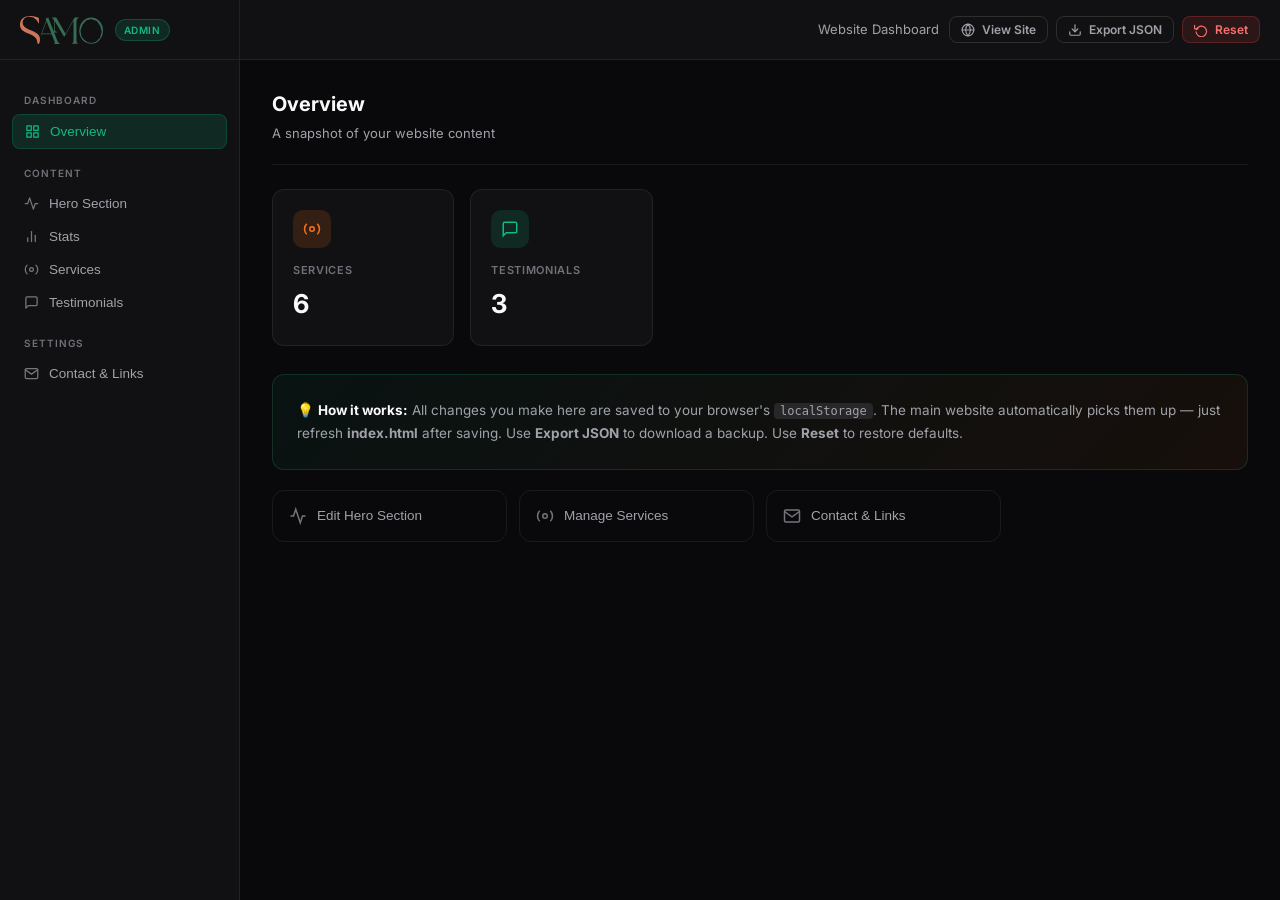
==== commit 68096ba6: "refactor: remove all project-related management features and update statistics fields in admin panel" ====
--- a/admin.html
+++ b/admin.html
@@ -69,11 +69,6 @@
         Services
       </button>
 
-      <button class="nav-item" data-panel="panel-projects">
-        <svg viewBox="0 0 24 24" fill="none" stroke="currentColor" stroke-width="2" stroke-linecap="round" stroke-linejoin="round"><rect x="2" y="7" width="20" height="14" rx="2"/><path d="M16 3H8L6 7h12l-2-4z"/></svg>
-        Projects
-      </button>
-
       <button class="nav-item" data-panel="panel-testimonials">
         <svg viewBox="0 0 24 24" fill="none" stroke="currentColor" stroke-width="2" stroke-linecap="round" stroke-linejoin="round"><path d="M21 15a2 2 0 0 1-2 2H7l-4 4V5a2 2 0 0 1 2-2h14a2 2 0 0 1 2 2z"/></svg>
         Testimonials
@@ -101,13 +96,6 @@
 
         <div class="overview-grid">
           <div class="overview-card">
-            <div class="ov-icon emerald">
-              <svg viewBox="0 0 24 24" fill="none" stroke="currentColor" stroke-width="2"><rect x="2" y="7" width="20" height="14" rx="2"/><path d="M16 3H8L6 7h12l-2-4z"/></svg>
-            </div>
-            <div class="ov-label">Projects</div>
-            <div class="ov-value" id="ov-projects">—</div>
-          </div>
-          <div class="overview-card">
             <div class="ov-icon coral">
               <svg viewBox="0 0 24 24" fill="none" stroke="currentColor" stroke-width="2"><circle cx="12" cy="12" r="3"/><path d="M19.07 4.93a10 10 0 0 1 0 14.14M4.93 4.93a10 10 0 0 0 0 14.14"/></svg>
             </div>
@@ -120,13 +108,6 @@
             </div>
             <div class="ov-label">Testimonials</div>
             <div class="ov-value" id="ov-testimonials">—</div>
-          </div>
-          <div class="overview-card">
-            <div class="ov-icon coral">
-              <svg viewBox="0 0 24 24" fill="none" stroke="currentColor" stroke-width="2"><line x1="18" y1="20" x2="18" y2="10"/><line x1="12" y1="20" x2="12" y2="4"/><line x1="6" y1="20" x2="6" y2="14"/></svg>
-            </div>
-            <div class="ov-label">Projects Stat</div>
-            <div class="ov-value" id="ov-stats-projects">—</div>
           </div>
         </div>
 
@@ -142,10 +123,6 @@
             <svg viewBox="0 0 24 24" fill="none" stroke="currentColor" stroke-width="2" style="width:18px;height:18px"><polyline points="22 12 18 12 15 21 9 3 6 12 2 12"/></svg>
             Edit Hero Section
           </button>
-          <button class="nav-item" data-panel="panel-projects" onclick="navigate('panel-projects')" style="border:1px solid var(--border); border-radius:var(--radius); padding:16px;">
-            <svg viewBox="0 0 24 24" fill="none" stroke="currentColor" stroke-width="2" style="width:18px;height:18px"><rect x="2" y="7" width="20" height="14" rx="2"/><path d="M16 3H8L6 7h12l-2-4z"/></svg>
-            Manage Projects
-          </button>
           <button class="nav-item" data-panel="panel-services" onclick="navigate('panel-services')" style="border:1px solid var(--border); border-radius:var(--radius); padding:16px;">
             <svg viewBox="0 0 24 24" fill="none" stroke="currentColor" stroke-width="2" style="width:18px;height:18px"><circle cx="12" cy="12" r="3"/><path d="M19.07 4.93a10 10 0 0 1 0 14.14M4.93 4.93a10 10 0 0 0 0 14.14"/></svg>
             Manage Services
@@ -241,20 +218,20 @@
           <div class="form-card">
             <div class="form-grid" style="grid-template-columns: 1fr 1fr 1fr 1fr">
               <div class="form-group">
-                <label for="stat-projects">Projects Delivered</label>
-                <input type="number" id="stat-projects" min="0" placeholder="50">
-              </div>
-              <div class="form-group">
                 <label for="stat-years">Years Experience</label>
                 <input type="number" id="stat-years" min="0" placeholder="3">
               </div>
               <div class="form-group">
-                <label for="stat-clients">Happy Clients</label>
-                <input type="number" id="stat-clients" min="0" placeholder="20">
-              </div>
-              <div class="form-group">
-                <label for="stat-team">Team Members</label>
-                <input type="number" id="stat-team" min="0" placeholder="15">
+                <label for="stat-specialists">Specialists</label>
+                <input type="number" id="stat-specialists" min="0" placeholder="2">
+              </div>
+              <div class="form-group">
+                <label for="stat-domains">Domains Experienced</label>
+                <input type="number" id="stat-domains" min="0" placeholder="5">
+              </div>
+              <div class="form-group">
+                <label for="stat-products">Products Shipped</label>
+                <input type="number" id="stat-products" min="0" placeholder="10">
               </div>
             </div>
             <p class="text-muted" style="margin-top:12px">A <strong>+</strong> suffix is automatically appended to each number on the site.</p>
@@ -286,29 +263,6 @@
         <button class="add-new-row" onclick="openServiceModal(null)">
           <svg viewBox="0 0 24 24" fill="none" stroke="currentColor" stroke-width="2"><line x1="12" y1="5" x2="12" y2="19"/><line x1="5" y1="12" x2="19" y2="12"/></svg>
           Add a new service
-        </button>
-      </section>
-
-      <!-- PROJECTS ──────────────────────────────────────────────────── -->
-      <section class="admin-panel" id="panel-projects">
-        <div class="panel-header">
-          <div class="panel-header-left">
-            <h1>Portfolio Projects</h1>
-            <p>Manage the case studies shown in the Work section</p>
-          </div>
-          <div class="panel-header-actions">
-            <button class="btn btn-primary" onclick="openProjectModal(null)">
-              <svg viewBox="0 0 24 24" fill="none" stroke="currentColor" stroke-width="2.5"><line x1="12" y1="5" x2="12" y2="19"/><line x1="5" y1="12" x2="19" y2="12"/></svg>
-              Add Project
-            </button>
-          </div>
-        </div>
-
-        <div class="items-list" id="projectsList"></div>
-
-        <button class="add-new-row" onclick="openProjectModal(null)">
-          <svg viewBox="0 0 24 24" fill="none" stroke="currentColor" stroke-width="2"><line x1="12" y1="5" x2="12" y2="19"/><line x1="5" y1="12" x2="19" y2="12"/></svg>
-          Add a new project
         </button>
       </section>
 
@@ -458,84 +412,6 @@
     </div>
   </div>
 
-  <!-- Project Modal -->
-  <div class="modal-overlay" id="projectModal">
-    <div class="modal">
-      <div class="modal-header">
-        <span class="modal-title">Project</span>
-        <button class="btn btn-ghost btn-icon" onclick="closeModal('projectModal')">
-          <svg viewBox="0 0 24 24" fill="none" stroke="currentColor" stroke-width="2"><line x1="18" y1="6" x2="6" y2="18"/><line x1="6" y1="6" x2="18" y2="18"/></svg>
-        </button>
-      </div>
-      <form id="projForm">
-        <div class="modal-body">
-
-          <div class="form-grid" style="margin-bottom:16px">
-            <div class="form-group">
-              <label for="proj-badge">Badge / Category</label>
-              <input type="text" id="proj-badge" required placeholder="Web Development">
-            </div>
-            <div class="form-group">
-              <label for="proj-slug">URL Slug</label>
-              <input type="text" id="proj-slug" required placeholder="my-project-name">
-            </div>
-            <div class="form-group">
-              <label for="proj-color">Accent Color</label>
-              <select id="proj-color">
-                <option value="emerald">Emerald (Green)</option>
-                <option value="coral">Coral (Orange)</option>
-              </select>
-            </div>
-          </div>
-
-          <div class="lang-tabs">
-            <button type="button" class="lang-tab active" data-lang="en-proj">🇬🇧 English</button>
-            <button type="button" class="lang-tab" data-lang="ar-proj">🇸🇦 Arabic</button>
-          </div>
-
-          <div class="lang-pane active" data-lang="en-proj">
-            <div class="form-grid single">
-              <div class="form-group">
-                <label for="proj-en-title">Project Title (EN)</label>
-                <input type="text" id="proj-en-title" required placeholder="Elite Royal">
-              </div>
-              <div class="form-group">
-                <label for="proj-en-problem">Problem Statement (EN)</label>
-                <textarea id="proj-en-problem" rows="2" placeholder="Describe the client's challenge…"></textarea>
-              </div>
-              <div class="form-group">
-                <label for="proj-en-result">Result / Solution (EN)</label>
-                <textarea id="proj-en-result" rows="2" placeholder="How SAMO solved it…"></textarea>
-              </div>
-            </div>
-          </div>
-
-          <div class="lang-pane" data-lang="ar-proj">
-            <div class="form-grid single">
-              <div class="form-group">
-                <label for="proj-ar-title">اسم المشروع (AR)</label>
-                <input type="text" id="proj-ar-title" dir="rtl" placeholder="إيليت رويال">
-              </div>
-              <div class="form-group">
-                <label for="proj-ar-problem">المشكلة (AR)</label>
-                <textarea id="proj-ar-problem" rows="2" dir="rtl" placeholder="وصف تحدي العميل…"></textarea>
-              </div>
-              <div class="form-group">
-                <label for="proj-ar-result">النتيجة (AR)</label>
-                <textarea id="proj-ar-result" rows="2" dir="rtl" placeholder="كيف حلت سامو المشكلة…"></textarea>
-              </div>
-            </div>
-          </div>
-
-        </div>
-        <div class="modal-footer">
-          <button type="button" class="btn btn-ghost" onclick="closeModal('projectModal')">Cancel</button>
-          <button type="submit" class="btn btn-primary">Save Project</button>
-        </div>
-      </form>
-    </div>
-  </div>
-
   <!-- Testimonial Modal -->
   <div class="modal-overlay" id="testimonialModal">
     <div class="modal">
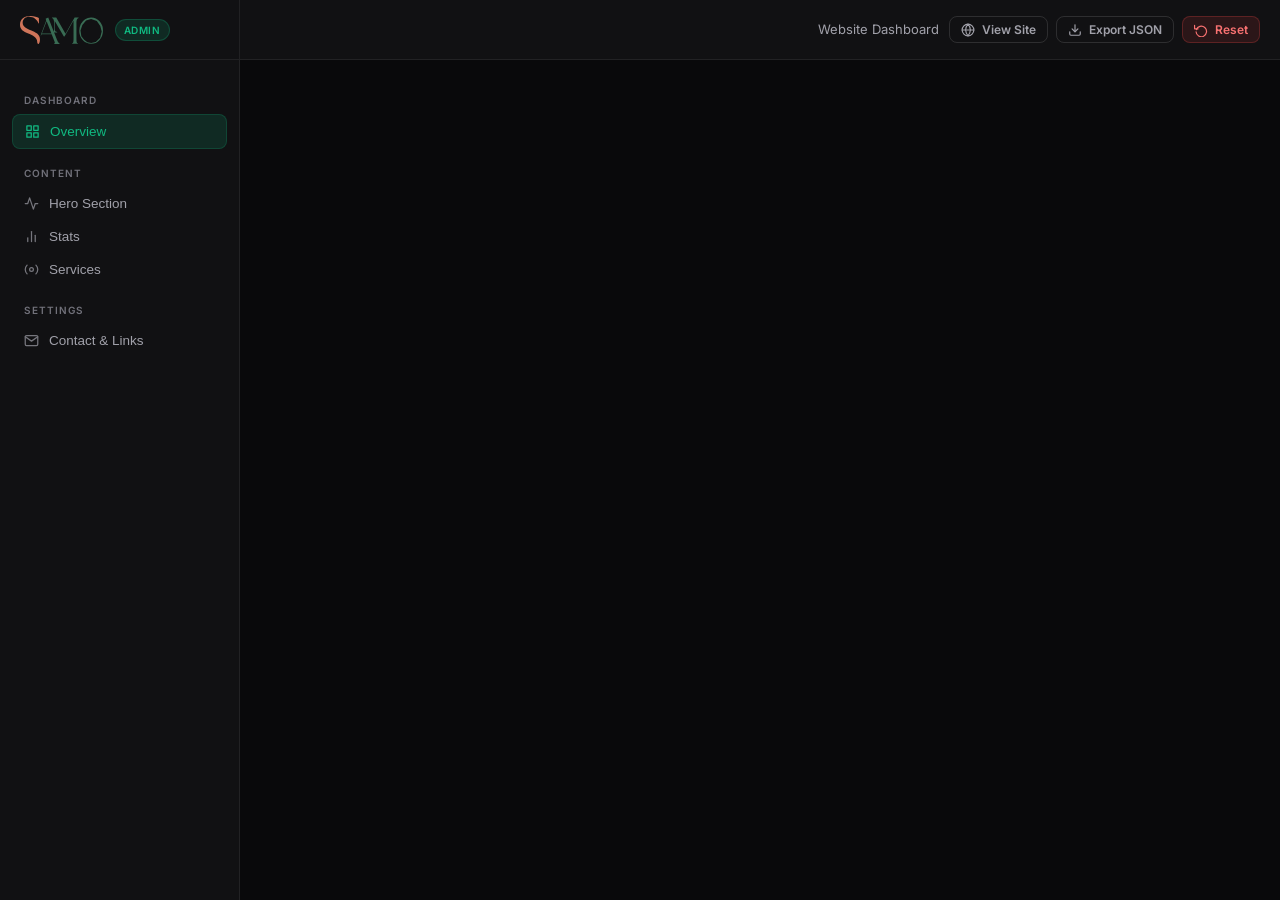
==== commit 5032653f: "feat: overhaul home page with new Why SAMO, Technology, and CTA sections and update layout styles" ====
--- a/admin.html
+++ b/admin.html
@@ -69,11 +69,6 @@
         Services
       </button>
 
-      <button class="nav-item" data-panel="panel-testimonials">
-        <svg viewBox="0 0 24 24" fill="none" stroke="currentColor" stroke-width="2" stroke-linecap="round" stroke-linejoin="round"><path d="M21 15a2 2 0 0 1-2 2H7l-4 4V5a2 2 0 0 1 2-2h14a2 2 0 0 1 2 2z"/></svg>
-        Testimonials
-      </button>
-
       <div class="sidebar-section-label">Settings</div>
 
       <button class="nav-item" data-panel="panel-contact">
@@ -101,13 +96,6 @@
             </div>
             <div class="ov-label">Services</div>
             <div class="ov-value" id="ov-services">—</div>
-          </div>
-          <div class="overview-card">
-            <div class="ov-icon emerald">
-              <svg viewBox="0 0 24 24" fill="none" stroke="currentColor" stroke-width="2"><path d="M21 15a2 2 0 0 1-2 2H7l-4 4V5a2 2 0 0 1 2-2h14a2 2 0 0 1 2 2z"/></svg>
-            </div>
-            <div class="ov-label">Testimonials</div>
-            <div class="ov-value" id="ov-testimonials">—</div>
           </div>
         </div>
 
@@ -263,29 +251,6 @@
         <button class="add-new-row" onclick="openServiceModal(null)">
           <svg viewBox="0 0 24 24" fill="none" stroke="currentColor" stroke-width="2"><line x1="12" y1="5" x2="12" y2="19"/><line x1="5" y1="12" x2="19" y2="12"/></svg>
           Add a new service
-        </button>
-      </section>
-
-      <!-- TESTIMONIALS ──────────────────────────────────────────────── -->
-      <section class="admin-panel" id="panel-testimonials">
-        <div class="panel-header">
-          <div class="panel-header-left">
-            <h1>Testimonials</h1>
-            <p>Client quotes displayed on the main page</p>
-          </div>
-          <div class="panel-header-actions">
-            <button class="btn btn-primary" onclick="openTestimonialModal(null)">
-              <svg viewBox="0 0 24 24" fill="none" stroke="currentColor" stroke-width="2.5"><line x1="12" y1="5" x2="12" y2="19"/><line x1="5" y1="12" x2="19" y2="12"/></svg>
-              Add Testimonial
-            </button>
-          </div>
-        </div>
-
-        <div class="items-list" id="testimonialsList"></div>
-
-        <button class="add-new-row" onclick="openTestimonialModal(null)">
-          <svg viewBox="0 0 24 24" fill="none" stroke="currentColor" stroke-width="2"><line x1="12" y1="5" x2="12" y2="19"/><line x1="5" y1="12" x2="19" y2="12"/></svg>
-          Add a new testimonial
         </button>
       </section>
 
@@ -412,66 +377,6 @@
     </div>
   </div>
 
-  <!-- Testimonial Modal -->
-  <div class="modal-overlay" id="testimonialModal">
-    <div class="modal">
-      <div class="modal-header">
-        <span class="modal-title">Testimonial</span>
-        <button class="btn btn-ghost btn-icon" onclick="closeModal('testimonialModal')">
-          <svg viewBox="0 0 24 24" fill="none" stroke="currentColor" stroke-width="2"><line x1="18" y1="6" x2="6" y2="18"/><line x1="6" y1="6" x2="18" y2="18"/></svg>
-        </button>
-      </div>
-      <form id="testiForm">
-        <div class="modal-body">
-
-          <div class="form-group" style="margin-bottom:16px">
-            <label for="testi-color">Accent Color</label>
-            <select id="testi-color">
-              <option value="emerald">Emerald (Green)</option>
-              <option value="coral">Coral (Orange)</option>
-            </select>
-          </div>
-
-          <div class="lang-tabs">
-            <button type="button" class="lang-tab active" data-lang="en-testi">🇬🇧 English</button>
-            <button type="button" class="lang-tab" data-lang="ar-testi">🇸🇦 Arabic</button>
-          </div>
-
-          <div class="lang-pane active" data-lang="en-testi">
-            <div class="form-grid single">
-              <div class="form-group">
-                <label for="testi-en-quote">Quote (EN)</label>
-                <textarea id="testi-en-quote" rows="3" required placeholder='"SAMO built something amazing…"'></textarea>
-              </div>
-              <div class="form-group">
-                <label for="testi-en-role">Name / Role (EN)</label>
-                <input type="text" id="testi-en-role" required placeholder="CTO, FintechScale">
-              </div>
-            </div>
-          </div>
-
-          <div class="lang-pane" data-lang="ar-testi">
-            <div class="form-grid single">
-              <div class="form-group">
-                <label for="testi-ar-quote">الاقتباس (AR)</label>
-                <textarea id="testi-ar-quote" rows="3" dir="rtl" placeholder='"سامو بنت شيئاً رائعاً…"'></textarea>
-              </div>
-              <div class="form-group">
-                <label for="testi-ar-role">الاسم / الدور (AR)</label>
-                <input type="text" id="testi-ar-role" dir="rtl" placeholder="المدير التقني، FintechScale">
-              </div>
-            </div>
-          </div>
-
-        </div>
-        <div class="modal-footer">
-          <button type="button" class="btn btn-ghost" onclick="closeModal('testimonialModal')">Cancel</button>
-          <button type="submit" class="btn btn-primary">Save Testimonial</button>
-        </div>
-      </form>
-    </div>
-  </div>
-
   <!-- ── Toast ───────────────────────────────────────────────────────── -->
   <div id="toast" role="alert">
     <svg class="toast-icon" viewBox="0 0 24 24" fill="none" stroke="currentColor" stroke-width="2.5" stroke-linecap="round" stroke-linejoin="round"><polyline points="20 6 9 17 4 12"/></svg>
